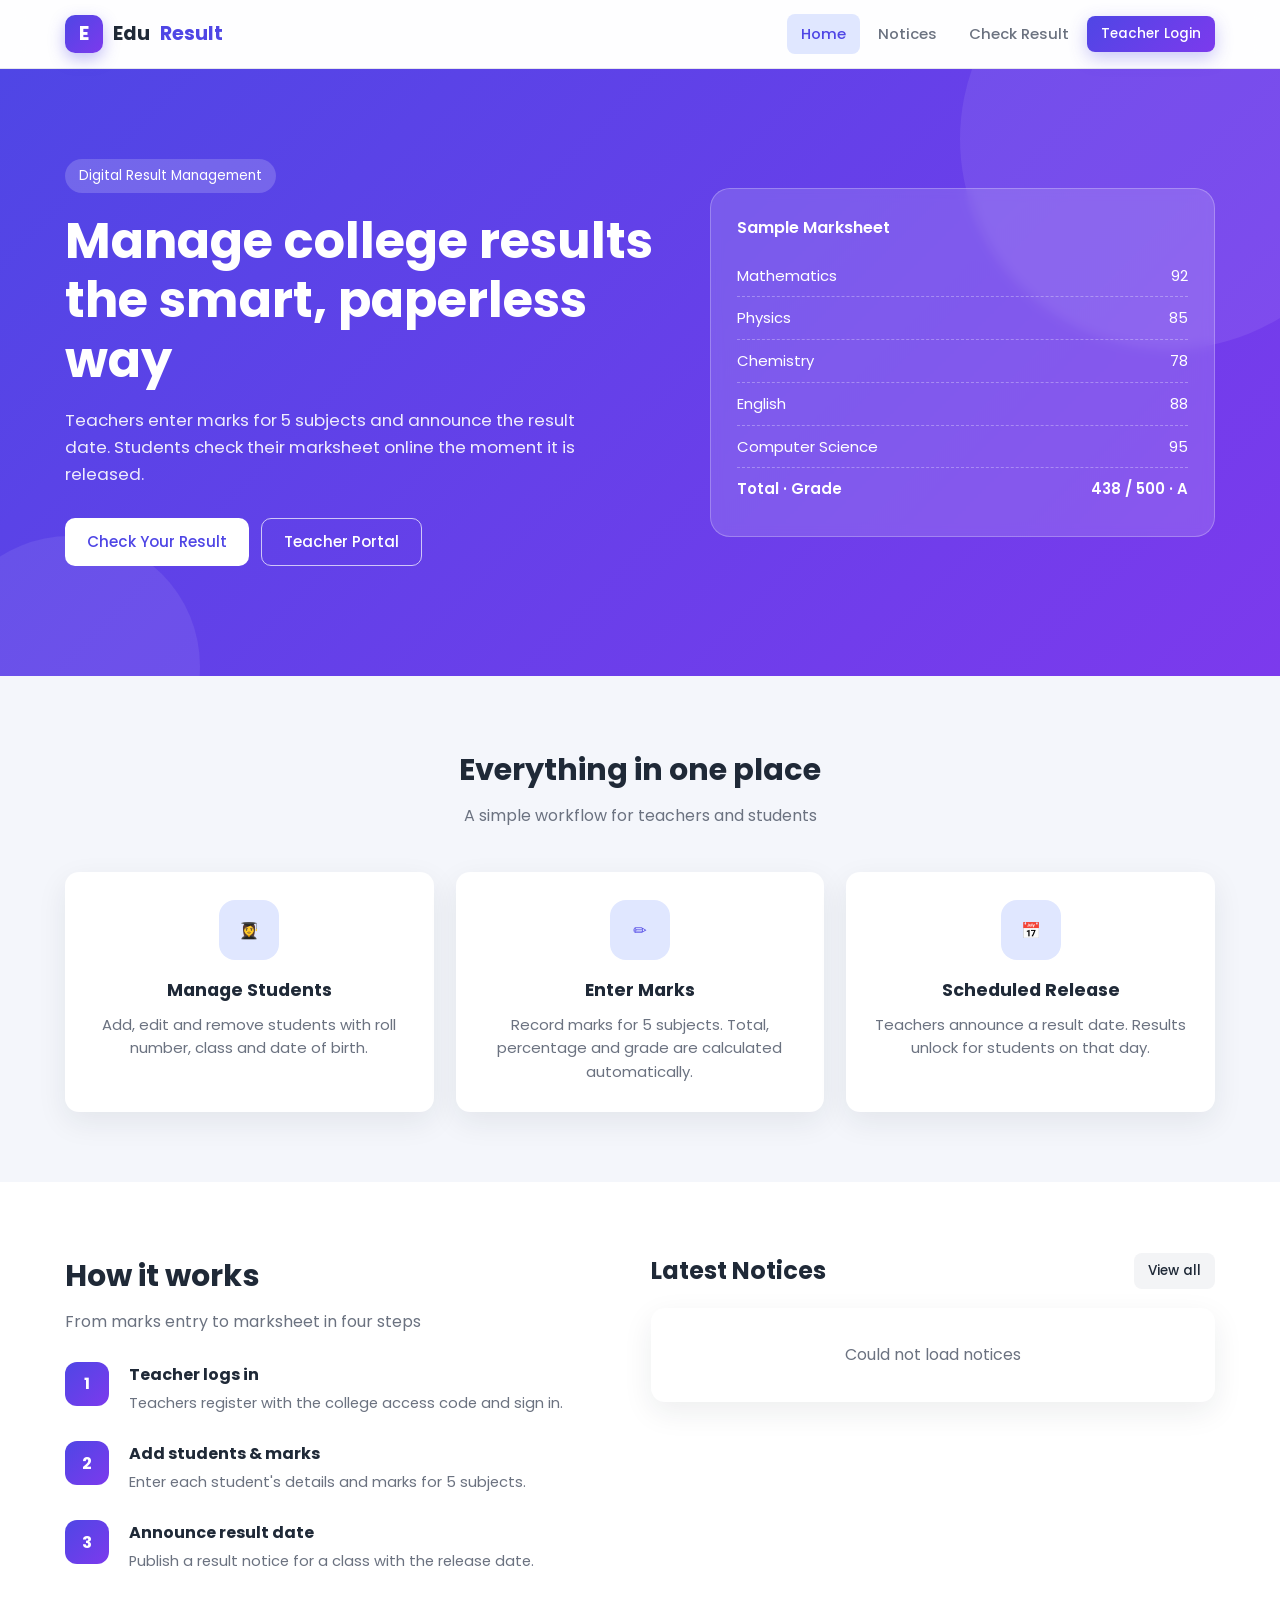
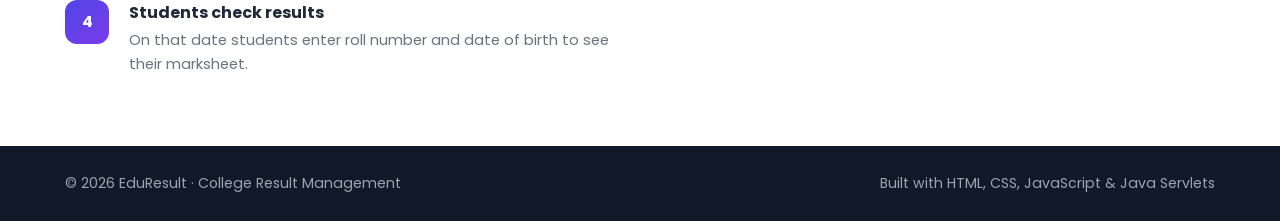
==== src/main/webapp/index.html @ 1a811e44 "Result Management System: Java Servlets, JDBC, PostgreSQL, HTML/CSS/JS" ====
<!DOCTYPE html>
<html lang="en">
<head>
  <meta charset="UTF-8">
  <meta name="viewport" content="width=device-width, initial-scale=1.0">
  <title>EduResult – College Result Portal</title>
  <link rel="stylesheet" href="css/style.css">
</head>
<body>
  <div id="navbar"></div>   <!-- common.js fills this -->

  <main>
    <!-- HERO -->
    <section class="hero">
      <div class="container hero-inner">
        <div>
          <span class="tag">Digital Result Management</span>
          <h1>Manage college results the smart, paperless way</h1>
          <p>Teachers enter marks for 5 subjects and announce the result date.
             Students check their marksheet online the moment it is released.</p>
          <div class="hero-actions">
            <a href="result.html" class="btn btn-light">Check Your Result</a>
            <a href="login.html" class="btn btn-outline">Teacher Portal</a>
          </div>
        </div>
        <div class="hero-card">
          <h4>Sample Marksheet</h4>
          <div class="mini-row"><span>Mathematics</span><span>92</span></div>
          <div class="mini-row"><span>Physics</span><span>85</span></div>
          <div class="mini-row"><span>Chemistry</span><span>78</span></div>
          <div class="mini-row"><span>English</span><span>88</span></div>
          <div class="mini-row"><span>Computer Science</span><span>95</span></div>
          <div class="mini-row"><span>Total · Grade</span><span>438 / 500 · A</span></div>
        </div>
      </div>
    </section>

    <!-- FEATURES -->
    <section class="section">
      <div class="container">
        <div class="section-title">
          <h2>Everything in one place</h2>
          <p>A simple workflow for teachers and students</p>
        </div>
        <div class="grid grid-3">
          <div class="card feature">
            <div class="feature-icon">👩‍🎓</div>
            <h3>Manage Students</h3>
            <p>Add, edit and remove students with roll number, class and date of birth.</p>
          </div>
          <div class="card feature">
            <div class="feature-icon">✏️</div>
            <h3>Enter Marks</h3>
            <p>Record marks for 5 subjects. Total, percentage and grade are calculated automatically.</p>
          </div>
          <div class="card feature">
            <div class="feature-icon">📅</div>
            <h3>Scheduled Release</h3>
            <p>Teachers announce a result date. Results unlock for students on that day.</p>
          </div>
        </div>
      </div>
    </section>

    <!-- HOW IT WORKS + LATEST NOTICES -->
    <section class="section" style="background:#fff">
      <div class="container grid grid-2" style="align-items:start">
        <div>
          <div class="section-title" style="text-align:left;margin-bottom:28px">
            <h2>How it works</h2>
            <p>From marks entry to marksheet in four steps</p>
          </div>
          <div class="grid steps" style="gap:26px">
            <div class="step"><h4>Teacher logs in</h4><p>Teachers register with the college access code and sign in.</p></div>
            <div class="step"><h4>Add students &amp; marks</h4><p>Enter each student's details and marks for 5 subjects.</p></div>
            <div class="step"><h4>Announce result date</h4><p>Publish a result notice for a class with the release date.</p></div>
            <div class="step"><h4>Students check results</h4><p>On that date students enter roll number and date of birth to see their marksheet.</p></div>
          </div>
        </div>
        <div>
          <div class="card-title" style="margin-bottom:18px">
            <h2 style="font-size:1.5rem">Latest Notices</h2>
            <a href="notices.html" class="btn btn-ghost btn-sm">View all</a>
          </div>
          <div id="latest-notices" class="notice-list"><div class="loader"></div></div>
        </div>
      </div>
    </section>
  </main>

  <div id="footer"></div>   <!-- common.js fills this -->

  <script src="js/common.js"></script>
  <script src="js/home.js"></script>
</body>
</html>
---- src/main/webapp/css/style.css ----
@import url('https://fonts.googleapis.com/css2?family=Poppins:wght@400;500;600;700&display=swap');

:root {
  --primary: #4f46e5;
  --primary-dark: #4338ca;
  --accent: #7c3aed;
  --grad: linear-gradient(135deg, #4f46e5 0%, #7c3aed 100%);
  --bg: #f4f6fb;
  --card: #ffffff;
  --text: #1f2937;
  --muted: #6b7280;
  --border: #e5e7eb;
  --success: #15803d;
  --success-bg: #dcfce7;
  --danger: #dc2626;
  --danger-bg: #fee2e2;
  --warning: #b45309;
  --warning-bg: #fef3c7;
  --info: #4338ca;
  --info-bg: #e0e7ff;
  --radius: 14px;
  --shadow: 0 10px 30px rgba(31, 41, 55, .08);
  --shadow-sm: 0 2px 8px rgba(31, 41, 55, .06);
}

* { box-sizing: border-box; margin: 0; padding: 0; }

body {
  font-family: 'Poppins', system-ui, -apple-system, 'Segoe UI', sans-serif;
  background: var(--bg);
  color: var(--text);
  line-height: 1.6;
  min-height: 100vh;
  display: flex;
  flex-direction: column;
}

main { flex: 1; }
a { color: inherit; text-decoration: none; }
.container { width: min(1150px, 100% - 32px); margin-inline: auto; }
.hidden { display: none !important; }
.muted { color: var(--muted); }
.text-center { text-align: center; }

/* ---------- Navbar ---------- */
.navbar {
  position: sticky; top: 0; z-index: 50;
  background: rgba(255, 255, 255, .88);
  backdrop-filter: blur(12px);
  border-bottom: 1px solid var(--border);
}
.nav-inner { display: flex; align-items: center; justify-content: space-between; height: 68px; gap: 16px; }
.brand { display: flex; align-items: center; gap: 10px; font-weight: 700; font-size: 1.2rem; white-space: nowrap; }
.brand-logo {
  width: 38px; height: 38px; border-radius: 10px;
  background: var(--grad); color: #fff;
  display: grid; place-items: center;
  box-shadow: 0 6px 16px rgba(79, 70, 229, .35);
}
.brand b { color: var(--primary); }
.nav-links { display: flex; align-items: center; gap: 4px; }
.nav-links a:not(.btn) {
  padding: 8px 14px; border-radius: 8px;
  color: var(--muted); font-weight: 500; font-size: .93rem;
  transition: color .2s, background .2s;
}
.nav-links a:not(.btn):hover, .nav-links a.active { color: var(--primary); background: var(--info-bg); }
.nav-user { display: flex; align-items: center; gap: 10px; margin-left: 10px; padding-left: 14px; border-left: 1px solid var(--border); }
.avatar {
  width: 34px; height: 34px; border-radius: 50%;
  background: var(--grad); color: #fff; font-weight: 600; font-size: .85rem;
  display: grid; place-items: center;
}
.nav-toggle { display: none; background: none; border: 0; cursor: pointer; padding: 8px; flex-direction: column; gap: 5px; }
.nav-toggle span { width: 24px; height: 2px; background: var(--text); border-radius: 2px; transition: .3s; }

@media (max-width: 880px) {
  .nav-toggle { display: flex; }
  .nav-links {
    position: absolute; top: 68px; left: 0; right: 0;
    flex-direction: column; align-items: stretch; gap: 2px;
    background: #fff; padding: 12px 16px 16px;
    border-bottom: 1px solid var(--border); box-shadow: var(--shadow);
    display: none;
  }
  .nav-links.open { display: flex; }
  .nav-user { margin: 8px 0 0; padding: 10px 0 0; border-left: 0; border-top: 1px solid var(--border); }
}

/* ---------- Buttons ---------- */
.btn {
  display: inline-flex; align-items: center; justify-content: center; gap: 8px;
  padding: 11px 22px; border-radius: 10px; border: 0;
  font: inherit; font-weight: 500; font-size: .95rem;
  cursor: pointer; transition: transform .15s, box-shadow .2s, background .2s;
}
.btn:active { transform: translateY(1px); }
.btn:disabled { opacity: .6; cursor: not-allowed; }
.btn-primary { background: var(--grad); color: #fff; box-shadow: 0 6px 18px rgba(79, 70, 229, .3); }
.btn-primary:hover { box-shadow: 0 8px 24px rgba(79, 70, 229, .45); }
.btn-light { background: #fff; color: var(--primary); }
.btn-outline { background: transparent; color: var(--primary); border: 1.5px solid var(--primary); }
.btn-outline:hover { background: var(--info-bg); }
.btn-ghost { background: #f3f4f6; color: var(--text); }
.btn-ghost:hover { background: #e5e7eb; }
.btn-danger { background: var(--danger-bg); color: var(--danger); }
.btn-danger:hover { background: #fecaca; }
.btn-sm { padding: 7px 14px; font-size: .85rem; border-radius: 8px; }
.btn-block { width: 100%; }

/* ---------- Hero ---------- */
.hero { background: var(--grad); color: #fff; padding: 90px 0 110px; position: relative; overflow: hidden; }
.hero::before, .hero::after {
  content: ''; position: absolute; border-radius: 50%; background: rgba(255, 255, 255, .08);
}
.hero::before { width: 420px; height: 420px; top: -140px; right: -100px; }
.hero::after { width: 260px; height: 260px; bottom: -120px; left: -60px; }
.hero-inner { position: relative; z-index: 1; display: grid; grid-template-columns: 1.2fr 1fr; gap: 40px; align-items: center; }
.hero .tag { display: inline-block; background: rgba(255, 255, 255, .18); padding: 6px 14px; border-radius: 99px; font-size: .85rem; margin-bottom: 18px; }
.hero h1 { font-size: clamp(2rem, 4.5vw, 3.1rem); line-height: 1.2; margin-bottom: 18px; }
.hero p { font-size: 1.05rem; opacity: .9; margin-bottom: 30px; max-width: 540px; }
.hero-actions { display: flex; gap: 12px; flex-wrap: wrap; }
.hero .btn-outline { color: #fff; border-color: rgba(255, 255, 255, .7); }
.hero .btn-outline:hover { background: rgba(255, 255, 255, .12); }
.hero-card {
  background: rgba(255, 255, 255, .14); border: 1px solid rgba(255, 255, 255, .25);
  border-radius: 20px; padding: 26px; backdrop-filter: blur(6px);
}
.hero-card h4 { margin-bottom: 14px; font-weight: 600; }
.mini-row { display: flex; justify-content: space-between; padding: 9px 0; border-bottom: 1px dashed rgba(255, 255, 255, .3); font-size: .93rem; }
.mini-row:last-child { border-bottom: 0; font-weight: 600; }
@media (max-width: 820px) { .hero-inner { grid-template-columns: 1fr; } .hero-card { display: none; } }

/* ---------- Sections & cards ---------- */
.section { padding: 70px 0; }
.section-title { text-align: center; margin-bottom: 44px; }
.section-title h2 { font-size: 1.9rem; margin-bottom: 8px; }
.section-title p { color: var(--muted); }
.page-header { background: var(--grad); color: #fff; padding: 48px 0 70px; }
.page-header h1 { font-size: 2rem; }
.page-header p { opacity: .9; }
.page-body { margin-top: -40px; padding-bottom: 60px; }

.card { background: var(--card); border-radius: var(--radius); box-shadow: var(--shadow); padding: 28px; }
.card-title { font-size: 1.15rem; font-weight: 600; margin-bottom: 18px; display: flex; align-items: center; justify-content: space-between; gap: 12px; flex-wrap: wrap; }

.grid { display: grid; gap: 22px; }
.grid-3 { grid-template-columns: repeat(auto-fit, minmax(260px, 1fr)); }
.grid-4 { grid-template-columns: repeat(auto-fit, minmax(210px, 1fr)); }
.grid-2 { grid-template-columns: repeat(auto-fit, minmax(340px, 1fr)); }

.feature { text-align: center; transition: transform .25s; }
.feature:hover { transform: translateY(-6px); }
.feature-icon {
  width: 60px; height: 60px; border-radius: 16px; margin: 0 auto 16px;
  background: var(--info-bg); color: var(--primary); display: grid; place-items: center;
}
.feature h3 { font-size: 1.1rem; margin-bottom: 8px; }
.feature p { color: var(--muted); font-size: .93rem; }

.steps { counter-reset: step; }
.step { position: relative; padding-left: 64px; }
.step::before {
  counter-increment: step; content: counter(step);
  position: absolute; left: 0; top: 0; width: 44px; height: 44px; border-radius: 12px;
  background: var(--grad); color: #fff; font-weight: 700; display: grid; place-items: center;
}
.step h4 { margin-bottom: 4px; }
.step p { color: var(--muted); font-size: .92rem; }

/* ---------- Notices ---------- */
.notice-list { display: grid; gap: 16px; }
.notice {
  background: #fff; border-radius: 12px; padding: 20px 22px;
  border-left: 5px solid var(--primary); box-shadow: var(--shadow-sm);
  transition: box-shadow .2s;
}
.notice:hover { box-shadow: var(--shadow); }
.notice.result { border-left-color: var(--accent); }
.notice-head { display: flex; justify-content: space-between; gap: 12px; align-items: flex-start; flex-wrap: wrap; margin-bottom: 6px; }
.notice h3 { font-size: 1.05rem; }
.notice p { color: #4b5563; font-size: .95rem; white-space: pre-line; }
.notice-meta { display: flex; gap: 14px; flex-wrap: wrap; font-size: .82rem; color: var(--muted); margin-top: 10px; align-items: center; }

/* ---------- Badges ---------- */
.badge { display: inline-block; padding: 4px 11px; border-radius: 99px; font-size: .78rem; font-weight: 600; white-space: nowrap; }
.badge-success { background: var(--success-bg); color: var(--success); }
.badge-danger { background: var(--danger-bg); color: var(--danger); }
.badge-warning { background: var(--warning-bg); color: var(--warning); }
.badge-info { background: var(--info-bg); color: var(--info); }
.badge-muted { background: #f3f4f6; color: var(--muted); }

/* ---------- Forms ---------- */
.form-grid { display: grid; gap: 16px; grid-template-columns: repeat(auto-fit, minmax(200px, 1fr)); }
.form-group { display: flex; flex-direction: column; gap: 6px; }
.form-group.full { grid-column: 1 / -1; }
label { font-size: .87rem; font-weight: 500; color: #374151; }
input, select, textarea {
  font: inherit; font-size: .95rem; padding: 11px 14px;
  border: 1.5px solid var(--border); border-radius: 10px; background: #fff; color: var(--text);
  transition: border-color .2s, box-shadow .2s; width: 100%;
}
textarea { resize: vertical; min-height: 100px; }
input:focus, select:focus, textarea:focus { outline: none; border-color: var(--primary); box-shadow: 0 0 0 4px rgba(79, 70, 229, .12); }
.form-actions { display: flex; gap: 10px; margin-top: 20px; flex-wrap: wrap; }
.checkbox { display: flex; align-items: center; gap: 10px; cursor: pointer; }
.checkbox input { width: 18px; height: 18px; accent-color: var(--primary); }
.hint { font-size: .8rem; color: var(--muted); }

/* ---------- Auth ---------- */
.auth-wrap { min-height: calc(100vh - 68px); display: grid; place-items: center; padding: 40px 16px; background: var(--grad); }
.auth-card { width: min(440px, 100%); }
.auth-card .brand { justify-content: center; margin-bottom: 8px; }
.tabs { display: grid; grid-template-columns: 1fr 1fr; background: #f3f4f6; padding: 5px; border-radius: 12px; margin: 22px 0; }
.tab { padding: 10px; border: 0; background: transparent; font: inherit; font-weight: 500; border-radius: 9px; cursor: pointer; color: var(--muted); }
.tab.active { background: #fff; color: var(--primary); box-shadow: var(--shadow-sm); }
.auth-card form { display: grid; gap: 14px; }

/* ---------- Tables ---------- */
.table-wrap { overflow-x: auto; border-radius: 12px; border: 1px solid var(--border); }
table { width: 100%; border-collapse: collapse; font-size: .92rem; }
th, td { padding: 12px 14px; text-align: left; border-bottom: 1px solid var(--border); white-space: nowrap; }
th { background: #f9fafb; font-weight: 600; color: #374151; font-size: .82rem; text-transform: uppercase; letter-spacing: .03em; }
tbody tr:hover { background: #fafaff; }
tbody tr:last-child td { border-bottom: 0; }
td.num, th.num { text-align: center; }
.low { color: var(--danger); font-weight: 600; }
.actions { display: flex; gap: 6px; }
.toolbar { display: flex; gap: 10px; flex-wrap: wrap; margin-bottom: 16px; }
.toolbar input, .toolbar select { width: auto; flex: 1; min-width: 180px; }

/* ---------- Dashboard ---------- */
.dash-header { background: var(--grad); color: #fff; padding: 34px 0 80px; }
.dash-header h1 { font-size: 1.7rem; }
.dash-body { margin-top: -54px; padding-bottom: 60px; }
.stat { display: flex; align-items: center; gap: 16px; padding: 22px; }
.stat-icon { width: 52px; height: 52px; border-radius: 14px; display: grid; place-items: center; flex-shrink: 0; }
.stat-icon.c1 { background: var(--info-bg); color: var(--primary); }
.stat-icon.c2 { background: var(--success-bg); color: var(--success); }
.stat-icon.c3 { background: var(--warning-bg); color: var(--warning); }
.stat-icon.c4 { background: #f3e8ff; color: var(--accent); }
.stat-value { font-size: 1.6rem; font-weight: 700; line-height: 1.1; }
.stat-label { color: var(--muted); font-size: .85rem; }
.panel { display: none; animation: fade .3s ease; }
.panel.active { display: block; }
@keyframes fade { from { opacity: 0; transform: translateY(8px); } to { opacity: 1; transform: none; } }

.marks-grid { display: grid; gap: 14px; grid-template-columns: repeat(auto-fit, minmax(170px, 1fr)); }
.preview { display: grid; grid-template-columns: repeat(auto-fit, minmax(120px, 1fr)); gap: 12px; margin-top: 20px; }
.preview div { background: #f9fafb; border-radius: 10px; padding: 12px 14px; }
.preview span { display: block; font-size: .78rem; color: var(--muted); }
.preview strong { font-size: 1.15rem; }
.topper { display: flex; align-items: center; gap: 14px; padding: 12px 0; border-bottom: 1px solid var(--border); }
.topper:last-child { border-bottom: 0; }
.rank { width: 32px; height: 32px; border-radius: 50%; background: var(--info-bg); color: var(--primary); font-weight: 700; display: grid; place-items: center; font-size: .85rem; }
.topper .info { flex: 1; min-width: 0; }
.topper .info small { color: var(--muted); }

/* ---------- Marksheet ---------- */
.marksheet { max-width: 820px; margin: 0 auto; padding: 0; overflow: hidden; }
.ms-head { background: var(--grad); color: #fff; padding: 26px 30px; display: flex; justify-content: space-between; gap: 16px; flex-wrap: wrap; align-items: center; }
.ms-head h2 { font-size: 1.35rem; }
.ms-body { padding: 28px 30px; }
.ms-info { display: grid; grid-template-columns: repeat(auto-fit, minmax(170px, 1fr)); gap: 14px; margin-bottom: 24px; }
.ms-info div span { display: block; font-size: .78rem; color: var(--muted); text-transform: uppercase; letter-spacing: .04em; }
.ms-info div strong { font-size: 1rem; }
.ms-summary { display: grid; grid-template-columns: repeat(auto-fit, minmax(140px, 1fr)); gap: 14px; margin-top: 24px; }
.ms-summary div { background: #f9fafb; border-radius: 12px; padding: 16px; text-align: center; }
.ms-summary span { display: block; font-size: .8rem; color: var(--muted); }
.ms-summary strong { font-size: 1.4rem; }
.state-box { text-align: center; padding: 44px 28px; }
.state-box .big-icon { width: 72px; height: 72px; border-radius: 50%; margin: 0 auto 16px; display: grid; place-items: center; background: var(--warning-bg); color: var(--warning); }
.state-box h3 { margin-bottom: 6px; }
.date-pill { display: inline-block; margin-top: 14px; padding: 10px 22px; border-radius: 12px; background: var(--info-bg); color: var(--primary); font-weight: 600; font-size: 1.1rem; }

.empty { text-align: center; padding: 34px; color: var(--muted); }
.loader { width: 34px; height: 34px; border: 3px solid var(--info-bg); border-top-color: var(--primary); border-radius: 50%; animation: spin .8s linear infinite; margin: 30px auto; }
@keyframes spin { to { transform: rotate(360deg); } }

/* ---------- Toast ---------- */
#toast-root { position: fixed; right: 20px; bottom: 20px; z-index: 100; display: grid; gap: 10px; }
.toast {
  background: #111827; color: #fff; padding: 13px 18px; border-radius: 10px;
  box-shadow: var(--shadow); font-size: .92rem; max-width: 360px;
  border-left: 4px solid #22c55e; animation: slide .3s ease;
}
.toast.error { border-left-color: #ef4444; }
@keyframes slide { from { opacity: 0; transform: translateX(30px); } to { opacity: 1; transform: none; } }

/* ---------- Footer ---------- */
.footer { background: #111827; color: #9ca3af; padding: 26px 0; font-size: .88rem; }
.footer .container { display: flex; justify-content: space-between; gap: 12px; flex-wrap: wrap; }

/* ---------- Print (student marksheet) ---------- */
@media print {
  .navbar, .footer, .page-header, .no-print, #toast-root { display: none !important; }
  body { background: #fff; }
  .page-body { margin: 0; }
  .card { box-shadow: none; border: 1px solid #ddd; }
  .ms-head { -webkit-print-color-adjust: exact; print-color-adjust: exact; }
}
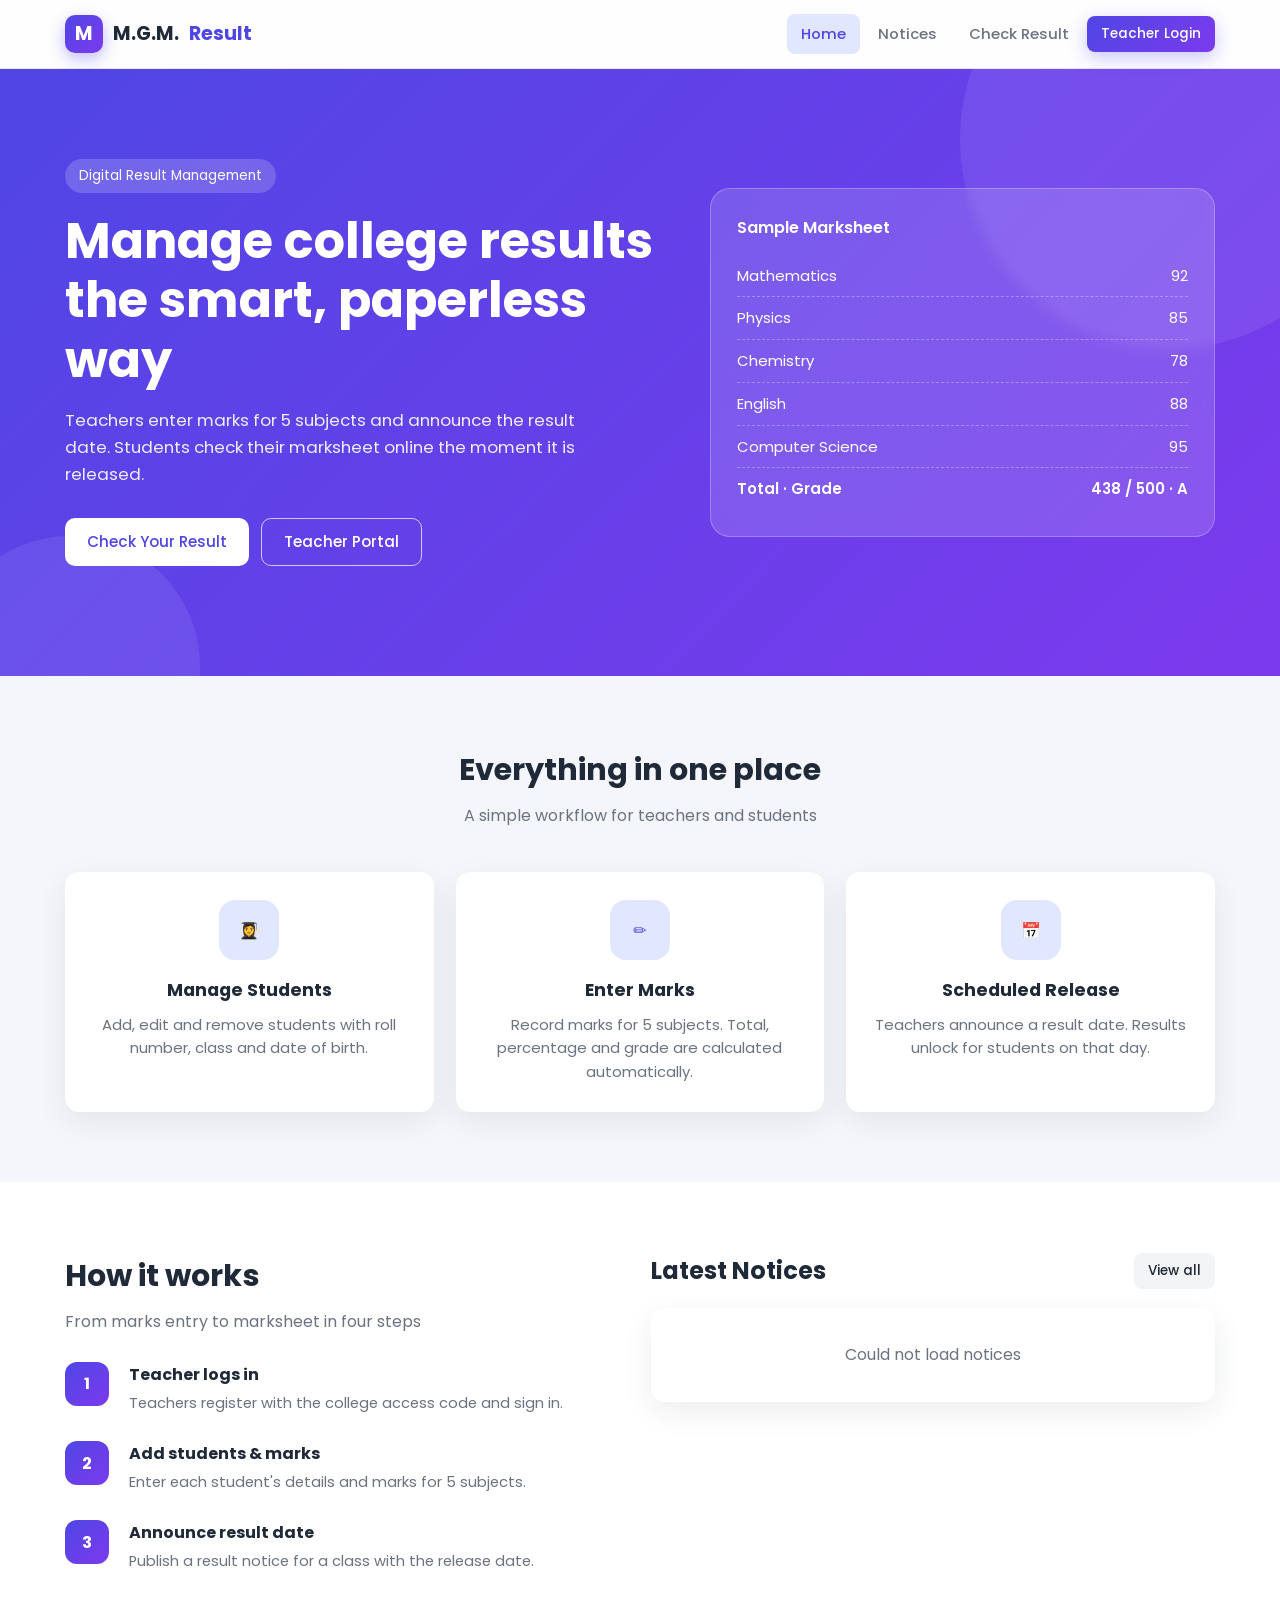
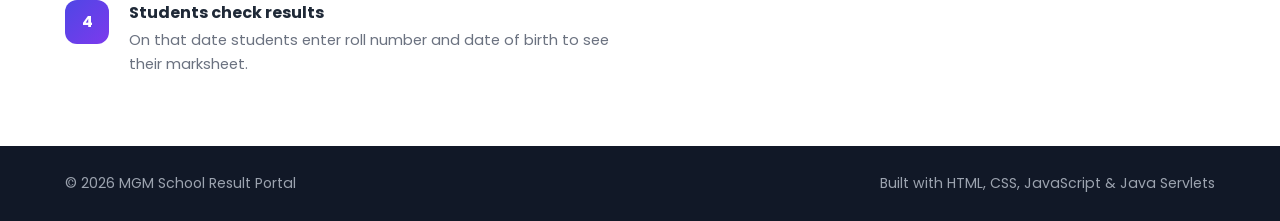
==== commit adf09383: "Rebrand to MGM School Result Portal and add Render deployment - Navbar logo "M.G.M. Result", page ti" ====
--- a/src/main/webapp/index.html
+++ b/src/main/webapp/index.html
@@ -3,7 +3,7 @@
 <head>
   <meta charset="UTF-8">
   <meta name="viewport" content="width=device-width, initial-scale=1.0">
-  <title>EduResult – College Result Portal</title>
+  <title>MGM School Result Portal</title>
   <link rel="stylesheet" href="css/style.css">
 </head>
 <body>
--- a/src/main/webapp/css/style.css
+++ b/src/main/webapp/css/style.css
@@ -260,6 +260,7 @@
 .marksheet { max-width: 820px; margin: 0 auto; padding: 0; overflow: hidden; }
 .ms-head { background: var(--grad); color: #fff; padding: 26px 30px; display: flex; justify-content: space-between; gap: 16px; flex-wrap: wrap; align-items: center; }
 .ms-head h2 { font-size: 1.35rem; }
+.ms-school { font-size: .82rem; font-weight: 700; letter-spacing: 1.5px; text-transform: uppercase; opacity: .9; margin-bottom: 4px; }
 .ms-body { padding: 28px 30px; }
 .ms-info { display: grid; grid-template-columns: repeat(auto-fit, minmax(170px, 1fr)); gap: 14px; margin-bottom: 24px; }
 .ms-info div span { display: block; font-size: .78rem; color: var(--muted); text-transform: uppercase; letter-spacing: .04em; }
